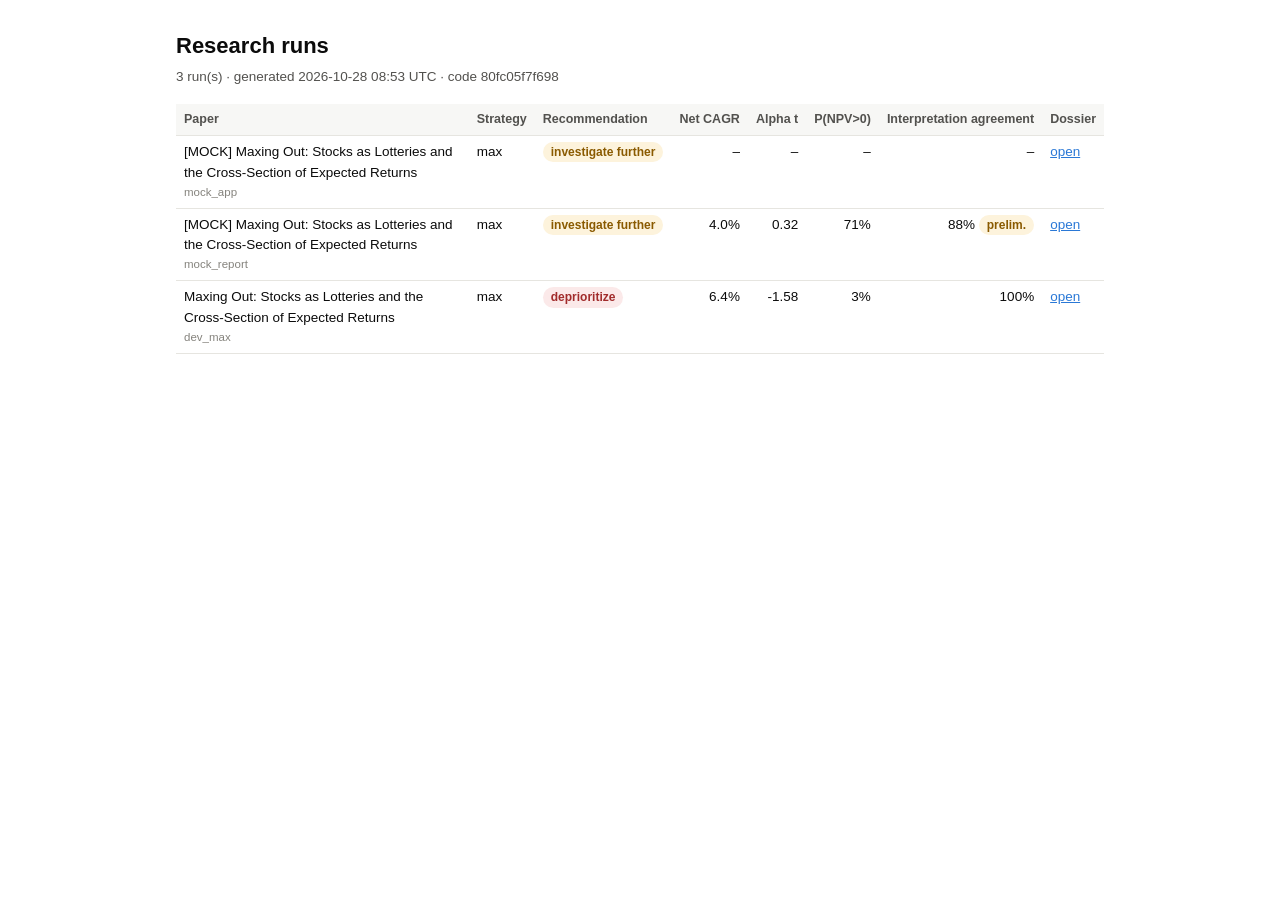
==== runs/index.html @ aa7a8664 "Checkpoint 2: engine, extraction, economics, evaluation, reporting, app, pipeline Wave 1 and 2 of th" ====
<!doctype html>
<html lang="en">
<head>
<meta charset="utf-8">
<meta name="viewport" content="width=device-width, initial-scale=1">
<title>Research runs</title>
<style>:root {
  --ink: #0b0b0b; --ink-2: #52514e; --ink-3: #85837d; --line: #e6e5e0; --bg: #ffffff; --panel: #f7f7f5;
  --accent: #2a78d6; --accent-soft: #e8f1fb;
  --good: #1f7a3a; --good-bg: #e6f4ea; --warn: #8a5a00; --warn-bg: #fdf3dc; --bad: #a12b2b; --bad-bg: #fbe9e9;
  --neutral-bg: #efeeea;
}
* { box-sizing: border-box; }
body { margin: 0; background: var(--bg); color: var(--ink);
  font: 15px/1.55 -apple-system, BlinkMacSystemFont, "Segoe UI", Roboto, Helvetica, Arial, sans-serif; }
main { max-width: 960px; margin: 0 auto; padding: 32px 16px 48px; }
h1 { font-size: 22px; line-height: 1.3; margin: 0 0 4px; font-weight: 650; }
h2 { font-size: 17px; margin: 40px 0 10px; padding-top: 14px; border-top: 1px solid var(--line); font-weight: 650; }
h3 { font-size: 14px; margin: 20px 0 6px; color: var(--ink-2); font-weight: 600; }
p { margin: 6px 0 10px; }
.sub { color: var(--ink-2); font-size: 13.5px; }
.muted { color: var(--ink-3); }
a { color: var(--accent); }
table { border-collapse: collapse; width: 100%; font-size: 13.5px; margin: 6px 0 12px; }
th, td { text-align: left; padding: 6px 8px; border-bottom: 1px solid var(--line); vertical-align: top; }
th { color: var(--ink-2); font-weight: 600; font-size: 12.5px; background: var(--panel); }
td.n, th.n { text-align: right; font-variant-numeric: tabular-nums; white-space: nowrap; }
.scroll { overflow-x: auto; }
.card { border: 1px solid var(--line); border-left: 4px solid var(--accent); border-radius: 8px; padding: 18px 20px;
  background: var(--panel); margin: 18px 0; }
.card .word { font-size: 26px; font-weight: 700; text-transform: capitalize; margin: 0 0 6px; }
.card.pursue { border-left-color: var(--good); } .card.pursue .word { color: var(--good); }
.card.investigate-further { border-left-color: var(--warn); } .card.investigate-further .word { color: var(--warn); }
.card.deprioritize { border-left-color: var(--bad); } .card.deprioritize .word { color: var(--bad); }
.card.unable-to-evaluate { border-left-color: var(--ink-3); } .card.unable-to-evaluate .word { color: var(--ink-2); }
.card ul { margin: 6px 0; padding-left: 20px; }
.flags { display: flex; flex-wrap: wrap; gap: 6px; margin: 10px 0; }
.badge { display: inline-block; padding: 1px 8px; border-radius: 999px; font-size: 12px; font-weight: 600;
  background: var(--neutral-bg); color: var(--ink-2); white-space: nowrap; }
.badge.good, .badge.green, .badge.positive, .badge.strong, .badge.stated { background: var(--good-bg); color: var(--good); }
.badge.amber, .badge.mixed, .badge.moderate, .badge.uncertain, .badge.assumed, .badge.preliminary { background: var(--warn-bg); color: var(--warn); }
.badge.red, .badge.negative, .badge.weak, .badge.bad, .badge.unresolved { background: var(--bad-bg); color: var(--bad); }
.badge.adapted { background: var(--accent-soft); color: var(--accent); }
.tick { color: var(--good); font-weight: 700; } .cross { color: var(--bad); font-weight: 700; }
details summary { cursor: pointer; color: var(--ink-2); font-size: 12.5px; }
details blockquote { margin: 6px 0; padding: 6px 10px; border-left: 3px solid var(--line); color: var(--ink-2); font-size: 13px; }
img.chart { width: 100%; height: auto; display: block; margin: 8px 0; }
.grid2 { display: grid; grid-template-columns: 1fr 1fr; gap: 12px; }
.grid3 { display: grid; grid-template-columns: repeat(3, 1fr); gap: 12px; }
@media (max-width: 720px) { .grid2, .grid3 { grid-template-columns: 1fr; } }
.kv td:first-child { color: var(--ink-2); width: 42%; }
.headline { display: grid; grid-template-columns: repeat(4, 1fr); gap: 10px; margin: 10px 0; }
@media (max-width: 720px) { .headline { grid-template-columns: 1fr 1fr; } }
.stat { background: var(--panel); border-radius: 8px; padding: 10px 12px; }
.stat .v { font-size: 20px; font-weight: 650; font-variant-numeric: tabular-nums; }
.stat .l { font-size: 12px; color: var(--ink-2); }
.narr { background: var(--panel); border-radius: 8px; padding: 2px 16px 8px; }
footer { margin-top: 48px; padding-top: 12px; border-top: 1px solid var(--line); color: var(--ink-3); font-size: 12px; }
code { font-size: 12.5px; background: var(--panel); padding: 1px 4px; border-radius: 4px; }
</style>
</head>
<body>
<main>
<h1>Research runs</h1>
<p class="sub">3 run(s) · generated 2026-10-28 08:53 UTC · code 80fc05f7f698</p>
<div class="scroll"><table>
<tr><th>Paper</th><th>Strategy</th><th>Recommendation</th><th class="n">Net CAGR</th><th class="n">Alpha t</th><th class="n">P(NPV&gt;0)</th><th class="n">Interpretation agreement</th><th>Dossier</th></tr>
<tr>
  <td>[MOCK] Maxing Out: Stocks as Lotteries and the Cross-Section of Expected Returns<div class="muted" style="font-size:11.5px">mock_app</div></td>
  <td>max</td>
  <td><span class="badge amber">investigate further</span>
</td>
  <td class="n">–</td>
  <td class="n">–</td>
  <td class="n">–</td>
  <td class="n">–</td>
  <td><a href="mock_app/dossier.html">open</a></td>
</tr>
<tr>
  <td>[MOCK] Maxing Out: Stocks as Lotteries and the Cross-Section of Expected Returns<div class="muted" style="font-size:11.5px">mock_report</div></td>
  <td>max</td>
  <td><span class="badge amber">investigate further</span>
</td>
  <td class="n">4.0%</td>
  <td class="n">0.32</td>
  <td class="n">71%</td>
  <td class="n">88% <span class="badge preliminary">prelim.</span></td>
  <td><a href="mock_report/dossier.html">open</a></td>
</tr>
<tr>
  <td>Maxing Out: Stocks as Lotteries and the Cross-Section of Expected Returns<div class="muted" style="font-size:11.5px">dev_max</div></td>
  <td>max</td>
  <td><span class="badge bad">deprioritize</span>
</td>
  <td class="n">6.4%</td>
  <td class="n">-1.58</td>
  <td class="n">3%</td>
  <td class="n">100%</td>
  <td><a href="dev_max/dossier.html">open</a></td>
</tr>
</table></div>
</main>
</body>
</html>
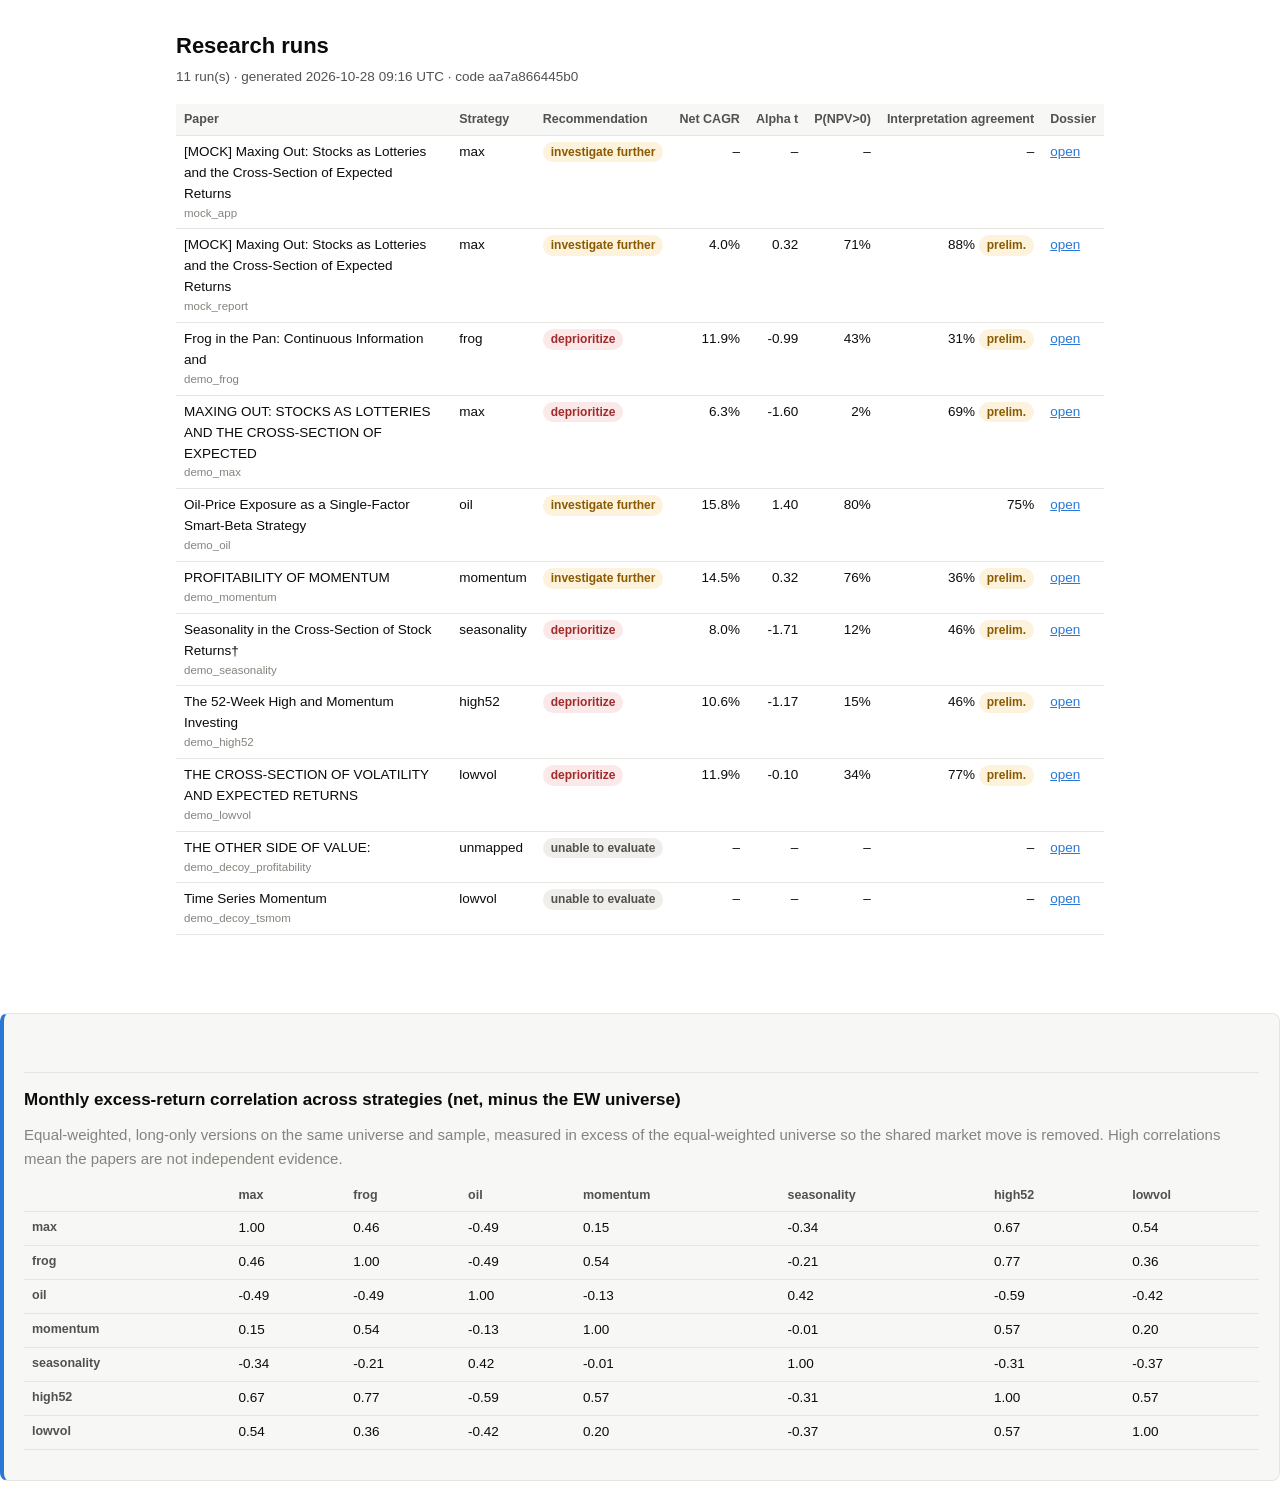
==== commit 1dcea0e8: "Checkpoint 3: all papers run end to end, app on real runs, demo dossiers - Overlapping six-month coh" ====
--- a/runs/index.html
+++ b/runs/index.html
@@ -62,7 +62,7 @@
 <body>
 <main>
 <h1>Research runs</h1>
-<p class="sub">3 run(s) · generated 2026-10-28 08:53 UTC · code 80fc05f7f698</p>
+<p class="sub">11 run(s) · generated 2026-10-28 09:16 UTC · code aa7a866445b0</p>
 <div class="scroll"><table>
 <tr><th>Paper</th><th>Strategy</th><th>Recommendation</th><th class="n">Net CAGR</th><th class="n">Alpha t</th><th class="n">P(NPV&gt;0)</th><th class="n">Interpretation agreement</th><th>Dossier</th></tr>
 <tr>
@@ -88,17 +88,106 @@
   <td><a href="mock_report/dossier.html">open</a></td>
 </tr>
 <tr>
-  <td>Maxing Out: Stocks as Lotteries and the Cross-Section of Expected Returns<div class="muted" style="font-size:11.5px">dev_max</div></td>
+  <td>Frog in the Pan: Continuous Information and<div class="muted" style="font-size:11.5px">demo_frog</div></td>
+  <td>frog</td>
+  <td><span class="badge bad">deprioritize</span>
+</td>
+  <td class="n">11.9%</td>
+  <td class="n">-0.99</td>
+  <td class="n">43%</td>
+  <td class="n">31% <span class="badge preliminary">prelim.</span></td>
+  <td><a href="demo_frog/dossier.html">open</a></td>
+</tr>
+<tr>
+  <td>MAXING OUT: STOCKS AS LOTTERIES AND THE CROSS-SECTION OF EXPECTED<div class="muted" style="font-size:11.5px">demo_max</div></td>
   <td>max</td>
   <td><span class="badge bad">deprioritize</span>
 </td>
-  <td class="n">6.4%</td>
-  <td class="n">-1.58</td>
-  <td class="n">3%</td>
-  <td class="n">100%</td>
-  <td><a href="dev_max/dossier.html">open</a></td>
+  <td class="n">6.3%</td>
+  <td class="n">-1.60</td>
+  <td class="n">2%</td>
+  <td class="n">69% <span class="badge preliminary">prelim.</span></td>
+  <td><a href="demo_max/dossier.html">open</a></td>
+</tr>
+<tr>
+  <td>Oil-Price Exposure as a Single-Factor Smart-Beta Strategy<div class="muted" style="font-size:11.5px">demo_oil</div></td>
+  <td>oil</td>
+  <td><span class="badge amber">investigate further</span>
+</td>
+  <td class="n">15.8%</td>
+  <td class="n">1.40</td>
+  <td class="n">80%</td>
+  <td class="n">75%</td>
+  <td><a href="demo_oil/dossier.html">open</a></td>
+</tr>
+<tr>
+  <td>PROFITABILITY OF MOMENTUM<div class="muted" style="font-size:11.5px">demo_momentum</div></td>
+  <td>momentum</td>
+  <td><span class="badge amber">investigate further</span>
+</td>
+  <td class="n">14.5%</td>
+  <td class="n">0.32</td>
+  <td class="n">76%</td>
+  <td class="n">36% <span class="badge preliminary">prelim.</span></td>
+  <td><a href="demo_momentum/dossier.html">open</a></td>
+</tr>
+<tr>
+  <td>Seasonality in the Cross-Section of Stock Returns†<div class="muted" style="font-size:11.5px">demo_seasonality</div></td>
+  <td>seasonality</td>
+  <td><span class="badge bad">deprioritize</span>
+</td>
+  <td class="n">8.0%</td>
+  <td class="n">-1.71</td>
+  <td class="n">12%</td>
+  <td class="n">46% <span class="badge preliminary">prelim.</span></td>
+  <td><a href="demo_seasonality/dossier.html">open</a></td>
+</tr>
+<tr>
+  <td>The 52-Week High and Momentum Investing<div class="muted" style="font-size:11.5px">demo_high52</div></td>
+  <td>high52</td>
+  <td><span class="badge bad">deprioritize</span>
+</td>
+  <td class="n">10.6%</td>
+  <td class="n">-1.17</td>
+  <td class="n">15%</td>
+  <td class="n">46% <span class="badge preliminary">prelim.</span></td>
+  <td><a href="demo_high52/dossier.html">open</a></td>
+</tr>
+<tr>
+  <td>THE CROSS-SECTION OF VOLATILITY AND EXPECTED RETURNS<div class="muted" style="font-size:11.5px">demo_lowvol</div></td>
+  <td>lowvol</td>
+  <td><span class="badge bad">deprioritize</span>
+</td>
+  <td class="n">11.9%</td>
+  <td class="n">-0.10</td>
+  <td class="n">34%</td>
+  <td class="n">77% <span class="badge preliminary">prelim.</span></td>
+  <td><a href="demo_lowvol/dossier.html">open</a></td>
+</tr>
+<tr>
+  <td>THE OTHER SIDE OF VALUE:<div class="muted" style="font-size:11.5px">demo_decoy_profitability</div></td>
+  <td>unmapped</td>
+  <td><span class="badge ">unable to evaluate</span>
+</td>
+  <td class="n">–</td>
+  <td class="n">–</td>
+  <td class="n">–</td>
+  <td class="n">–</td>
+  <td><a href="demo_decoy_profitability/dossier.html">open</a></td>
+</tr>
+<tr>
+  <td>Time Series Momentum<div class="muted" style="font-size:11.5px">demo_decoy_tsmom</div></td>
+  <td>lowvol</td>
+  <td><span class="badge ">unable to evaluate</span>
+</td>
+  <td class="n">–</td>
+  <td class="n">–</td>
+  <td class="n">–</td>
+  <td class="n">–</td>
+  <td><a href="demo_decoy_tsmom/dossier.html">open</a></td>
 </tr>
 </table></div>
 </main>
+<section class="card"><h2>Monthly excess-return correlation across strategies (net, minus the EW universe)</h2><p class="muted">Equal-weighted, long-only versions on the same universe and sample, measured in excess of the equal-weighted universe so the shared market move is removed. High correlations mean the papers are not independent evidence.</p><table><thead><tr><th></th><th>max</th><th>frog</th><th>oil</th><th>momentum</th><th>seasonality</th><th>high52</th><th>lowvol</th></tr></thead><tbody><tr><th>max</th><td>1.00</td><td>0.46</td><td>-0.49</td><td>0.15</td><td>-0.34</td><td>0.67</td><td>0.54</td></tr><tr><th>frog</th><td>0.46</td><td>1.00</td><td>-0.49</td><td>0.54</td><td>-0.21</td><td>0.77</td><td>0.36</td></tr><tr><th>oil</th><td>-0.49</td><td>-0.49</td><td>1.00</td><td>-0.13</td><td>0.42</td><td>-0.59</td><td>-0.42</td></tr><tr><th>momentum</th><td>0.15</td><td>0.54</td><td>-0.13</td><td>1.00</td><td>-0.01</td><td>0.57</td><td>0.20</td></tr><tr><th>seasonality</th><td>-0.34</td><td>-0.21</td><td>0.42</td><td>-0.01</td><td>1.00</td><td>-0.31</td><td>-0.37</td></tr><tr><th>high52</th><td>0.67</td><td>0.77</td><td>-0.59</td><td>0.57</td><td>-0.31</td><td>1.00</td><td>0.57</td></tr><tr><th>lowvol</th><td>0.54</td><td>0.36</td><td>-0.42</td><td>0.20</td><td>-0.37</td><td>0.57</td><td>1.00</td></tr></tbody></table></section>
 </body>
 </html>
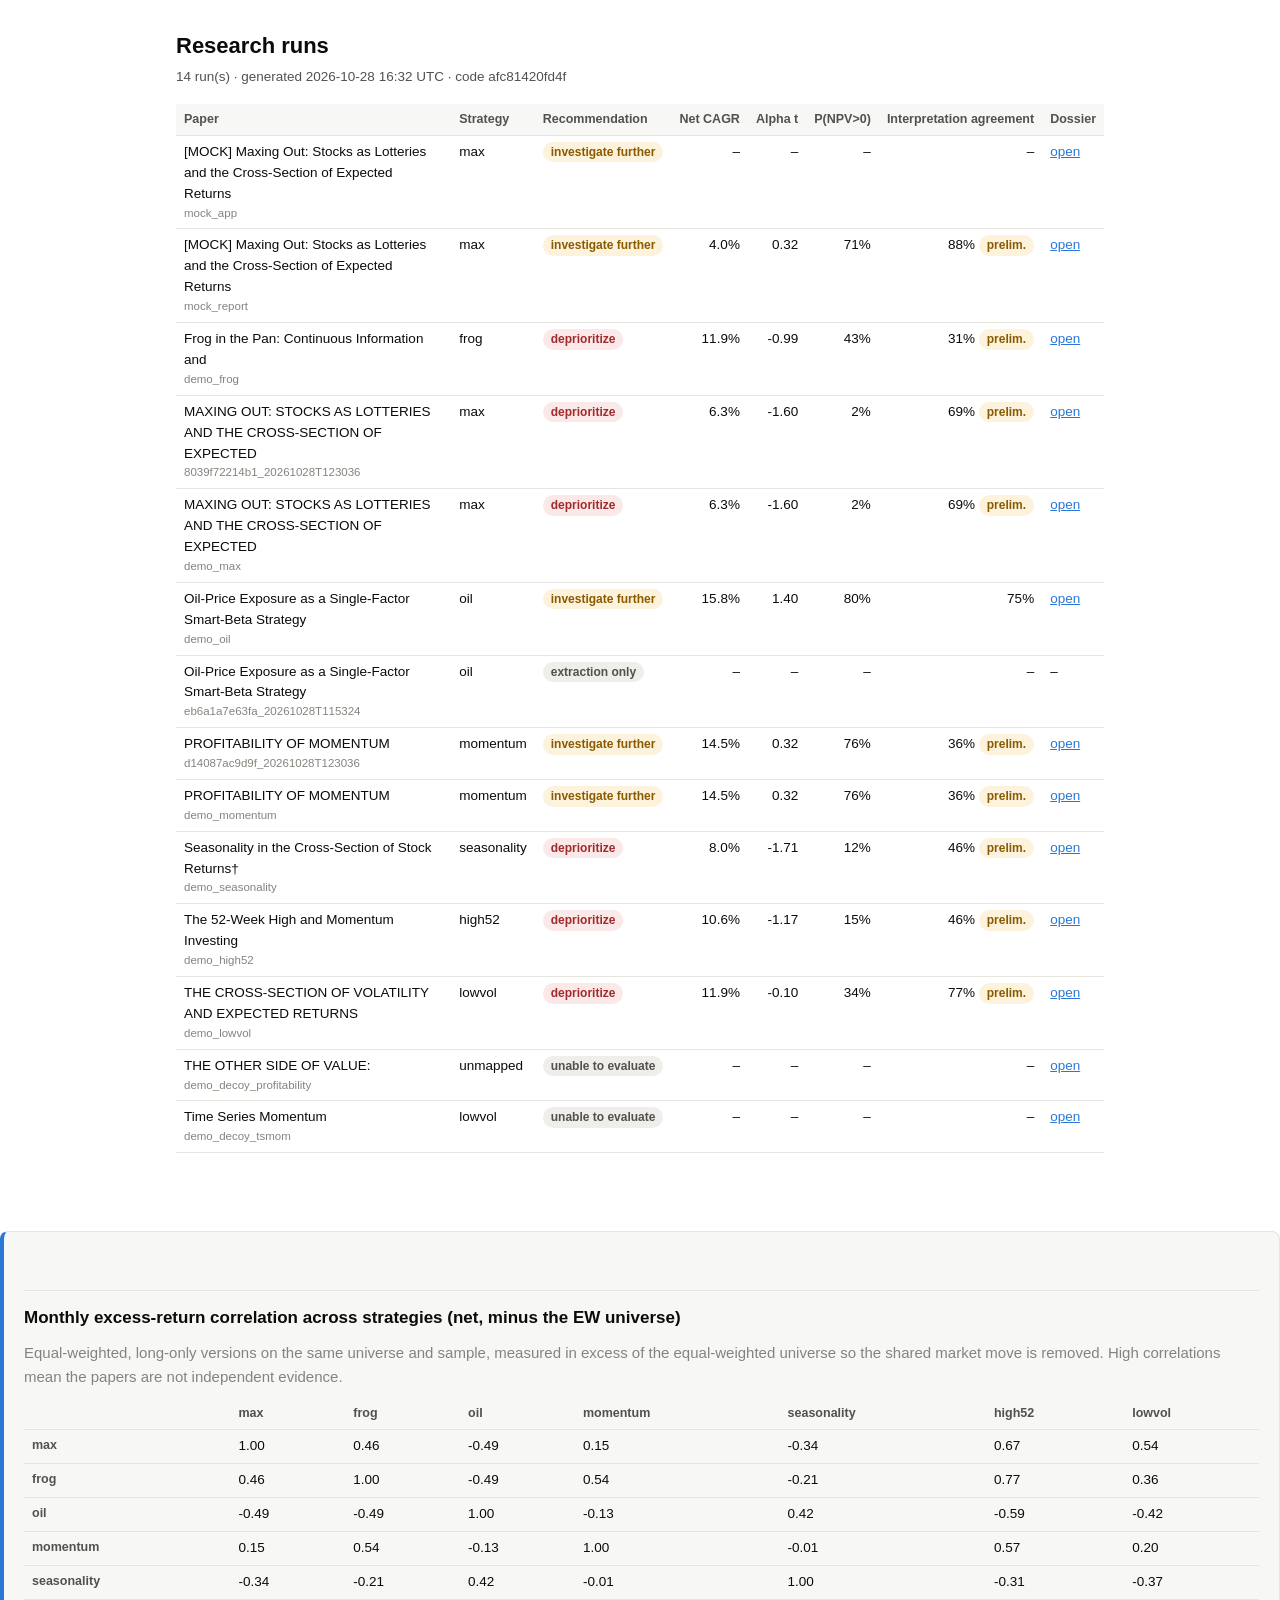
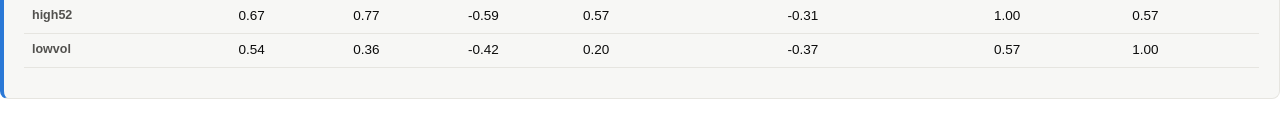
==== commit a3f41b9a: "Cache: API answers for MAX, momentum and Amihud (extractions, check passes, narratives, summary); ru" ====
--- a/runs/index.html
+++ b/runs/index.html
@@ -62,7 +62,7 @@
 <body>
 <main>
 <h1>Research runs</h1>
-<p class="sub">11 run(s) · generated 2026-10-28 09:16 UTC · code aa7a866445b0</p>
+<p class="sub">14 run(s) · generated 2026-10-28 16:32 UTC · code afc81420fd4f</p>
 <div class="scroll"><table>
 <tr><th>Paper</th><th>Strategy</th><th>Recommendation</th><th class="n">Net CAGR</th><th class="n">Alpha t</th><th class="n">P(NPV&gt;0)</th><th class="n">Interpretation agreement</th><th>Dossier</th></tr>
 <tr>
@@ -99,6 +99,17 @@
   <td><a href="demo_frog/dossier.html">open</a></td>
 </tr>
 <tr>
+  <td>MAXING OUT: STOCKS AS LOTTERIES AND THE CROSS-SECTION OF EXPECTED<div class="muted" style="font-size:11.5px">8039f72214b1_20261028T123036</div></td>
+  <td>max</td>
+  <td><span class="badge bad">deprioritize</span>
+</td>
+  <td class="n">6.3%</td>
+  <td class="n">-1.60</td>
+  <td class="n">2%</td>
+  <td class="n">69% <span class="badge preliminary">prelim.</span></td>
+  <td><a href="8039f72214b1_20261028T123036/dossier.html">open</a></td>
+</tr>
+<tr>
   <td>MAXING OUT: STOCKS AS LOTTERIES AND THE CROSS-SECTION OF EXPECTED<div class="muted" style="font-size:11.5px">demo_max</div></td>
   <td>max</td>
   <td><span class="badge bad">deprioritize</span>
@@ -121,6 +132,28 @@
   <td><a href="demo_oil/dossier.html">open</a></td>
 </tr>
 <tr>
+  <td>Oil-Price Exposure as a Single-Factor Smart-Beta Strategy<div class="muted" style="font-size:11.5px">eb6a1a7e63fa_20261028T115324</div></td>
+  <td>oil</td>
+  <td><span class="badge ">extraction only</span>
+</td>
+  <td class="n">–</td>
+  <td class="n">–</td>
+  <td class="n">–</td>
+  <td class="n">–</td>
+  <td>–</td>
+</tr>
+<tr>
+  <td>PROFITABILITY OF MOMENTUM<div class="muted" style="font-size:11.5px">d14087ac9d9f_20261028T123036</div></td>
+  <td>momentum</td>
+  <td><span class="badge amber">investigate further</span>
+</td>
+  <td class="n">14.5%</td>
+  <td class="n">0.32</td>
+  <td class="n">76%</td>
+  <td class="n">36% <span class="badge preliminary">prelim.</span></td>
+  <td><a href="d14087ac9d9f_20261028T123036/dossier.html">open</a></td>
+</tr>
+<tr>
   <td>PROFITABILITY OF MOMENTUM<div class="muted" style="font-size:11.5px">demo_momentum</div></td>
   <td>momentum</td>
   <td><span class="badge amber">investigate further</span>
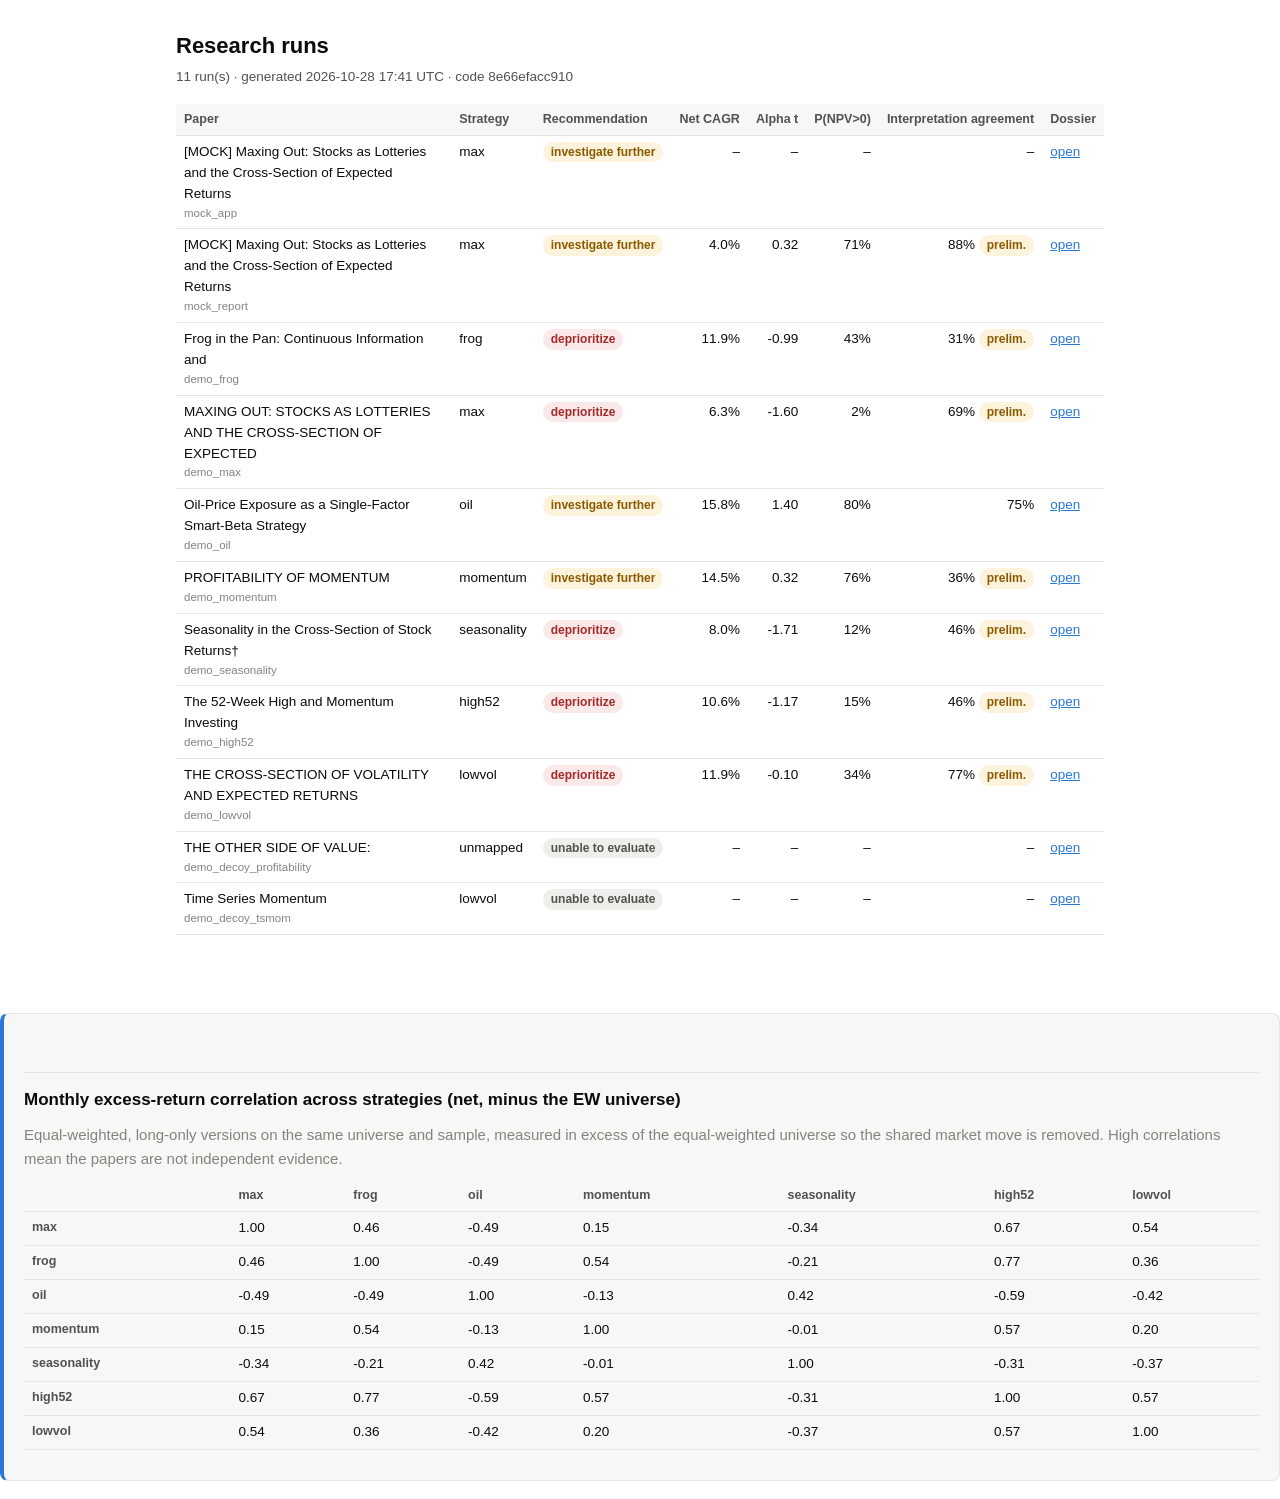
==== commit 3cc35a44: "Fix research dossier checks, labels, and demo reporting" ====
--- a/runs/index.html
+++ b/runs/index.html
@@ -62,7 +62,7 @@
 <body>
 <main>
 <h1>Research runs</h1>
-<p class="sub">14 run(s) · generated 2026-10-28 16:32 UTC · code afc81420fd4f</p>
+<p class="sub">11 run(s) · generated 2026-10-28 17:41 UTC · code 8e66efacc910</p>
 <div class="scroll"><table>
 <tr><th>Paper</th><th>Strategy</th><th>Recommendation</th><th class="n">Net CAGR</th><th class="n">Alpha t</th><th class="n">P(NPV&gt;0)</th><th class="n">Interpretation agreement</th><th>Dossier</th></tr>
 <tr>
@@ -99,17 +99,6 @@
   <td><a href="demo_frog/dossier.html">open</a></td>
 </tr>
 <tr>
-  <td>MAXING OUT: STOCKS AS LOTTERIES AND THE CROSS-SECTION OF EXPECTED<div class="muted" style="font-size:11.5px">8039f72214b1_20261028T123036</div></td>
-  <td>max</td>
-  <td><span class="badge bad">deprioritize</span>
-</td>
-  <td class="n">6.3%</td>
-  <td class="n">-1.60</td>
-  <td class="n">2%</td>
-  <td class="n">69% <span class="badge preliminary">prelim.</span></td>
-  <td><a href="8039f72214b1_20261028T123036/dossier.html">open</a></td>
-</tr>
-<tr>
   <td>MAXING OUT: STOCKS AS LOTTERIES AND THE CROSS-SECTION OF EXPECTED<div class="muted" style="font-size:11.5px">demo_max</div></td>
   <td>max</td>
   <td><span class="badge bad">deprioritize</span>
@@ -130,28 +119,6 @@
   <td class="n">80%</td>
   <td class="n">75%</td>
   <td><a href="demo_oil/dossier.html">open</a></td>
-</tr>
-<tr>
-  <td>Oil-Price Exposure as a Single-Factor Smart-Beta Strategy<div class="muted" style="font-size:11.5px">eb6a1a7e63fa_20261028T115324</div></td>
-  <td>oil</td>
-  <td><span class="badge ">extraction only</span>
-</td>
-  <td class="n">–</td>
-  <td class="n">–</td>
-  <td class="n">–</td>
-  <td class="n">–</td>
-  <td>–</td>
-</tr>
-<tr>
-  <td>PROFITABILITY OF MOMENTUM<div class="muted" style="font-size:11.5px">d14087ac9d9f_20261028T123036</div></td>
-  <td>momentum</td>
-  <td><span class="badge amber">investigate further</span>
-</td>
-  <td class="n">14.5%</td>
-  <td class="n">0.32</td>
-  <td class="n">76%</td>
-  <td class="n">36% <span class="badge preliminary">prelim.</span></td>
-  <td><a href="d14087ac9d9f_20261028T123036/dossier.html">open</a></td>
 </tr>
 <tr>
   <td>PROFITABILITY OF MOMENTUM<div class="muted" style="font-size:11.5px">demo_momentum</div></td>
